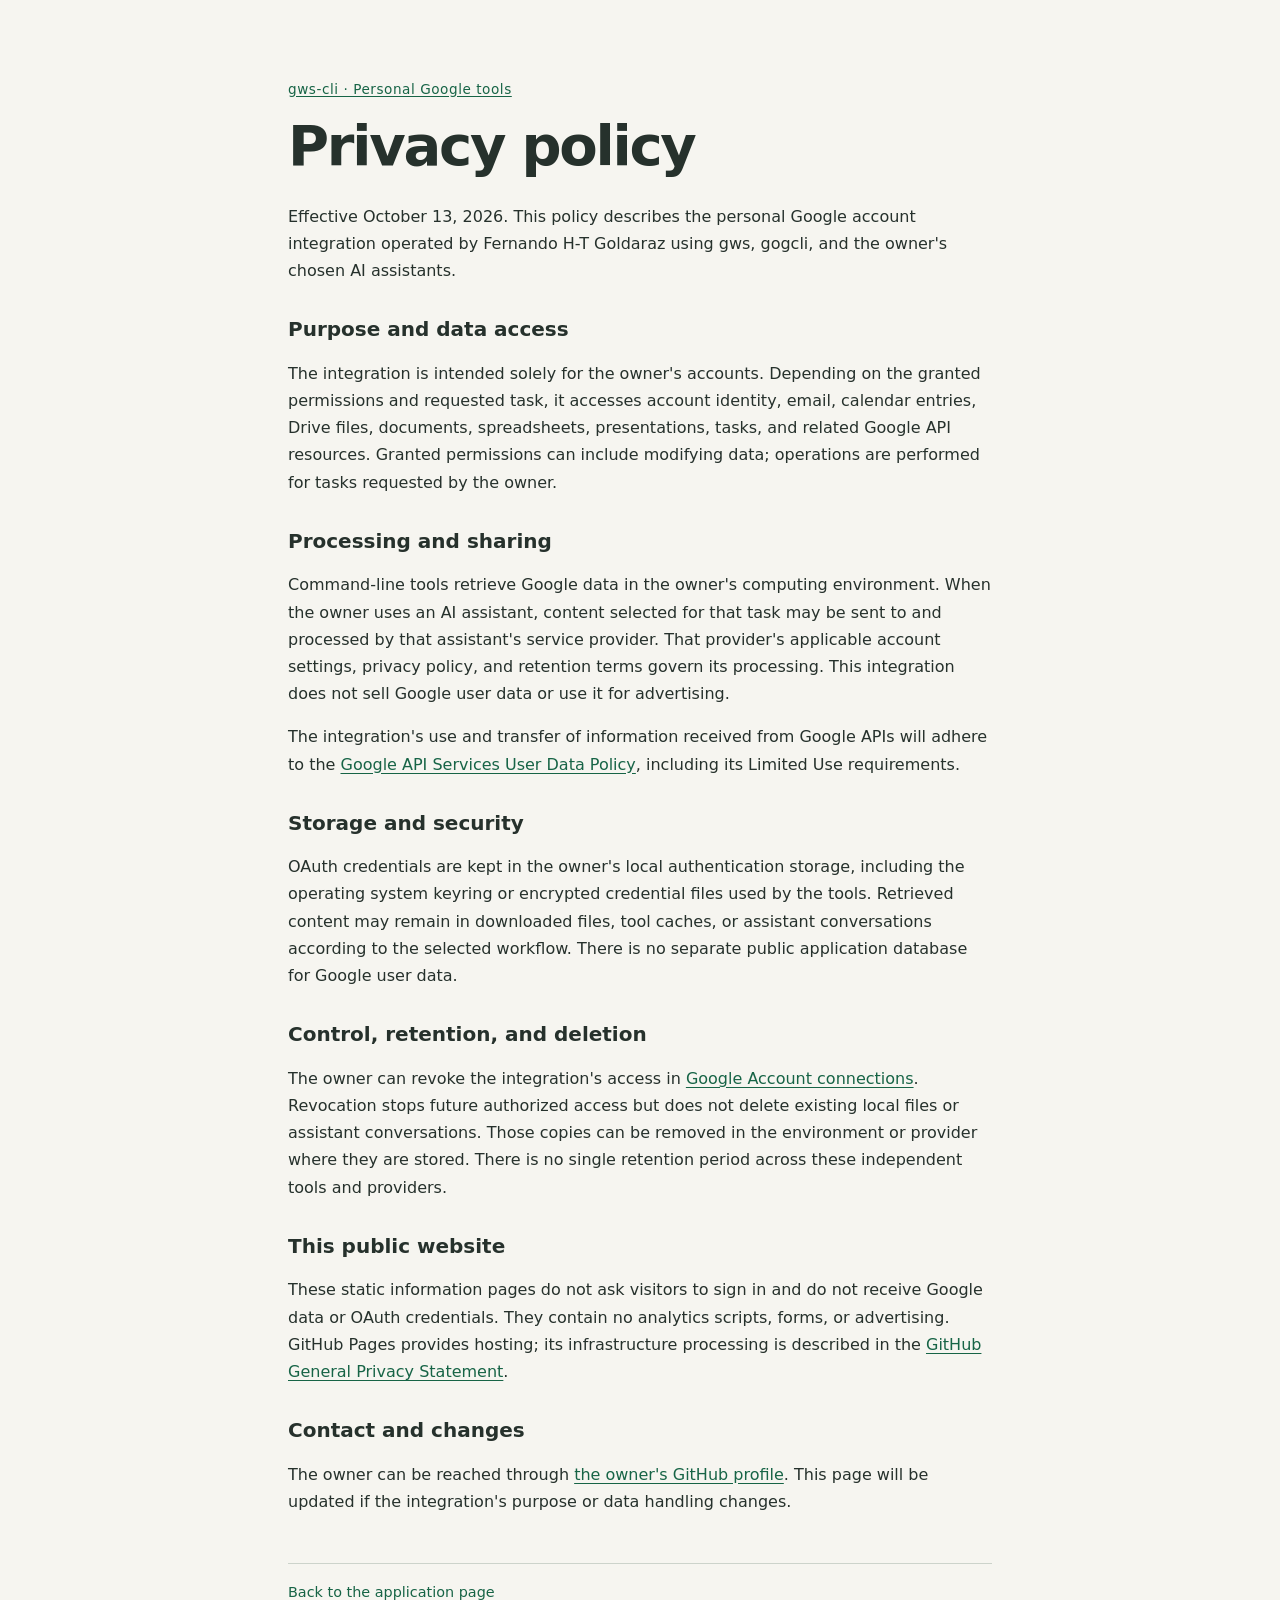
==== privacy.html @ de8f6b92 "docs: publish personal OAuth application information" ====
<!doctype html>
<html lang="en">
  <head>
    <meta charset="utf-8">
    <meta name="viewport" content="width=device-width, initial-scale=1">
    <meta name="description" content="Privacy policy for the gws-cli personal Google account integration.">
    <title>Privacy policy · gws-cli</title>
    <link rel="stylesheet" href="style.css">
  </head>
  <body>
    <main>
      <p class="eyebrow"><a href="./">gws-cli · Personal Google tools</a></p>
      <h1>Privacy policy</h1>
      <p>Effective October 13, 2026. This policy describes the personal Google account integration operated by Fernando H-T Goldaraz using gws, gogcli, and the owner's chosen AI assistants.</p>
      <h2>Purpose and data access</h2>
      <p>The integration is intended solely for the owner's accounts. Depending on the granted permissions and requested task, it accesses account identity, email, calendar entries, Drive files, documents, spreadsheets, presentations, tasks, and related Google API resources. Granted permissions can include modifying data; operations are performed for tasks requested by the owner.</p>
      <h2>Processing and sharing</h2>
      <p>Command-line tools retrieve Google data in the owner's computing environment. When the owner uses an AI assistant, content selected for that task may be sent to and processed by that assistant's service provider. That provider's applicable account settings, privacy policy, and retention terms govern its processing. This integration does not sell Google user data or use it for advertising.</p>
      <p>The integration's use and transfer of information received from Google APIs will adhere to the <a href="https://developers.google.com/terms/api-services-user-data-policy">Google API Services User Data Policy</a>, including its Limited Use requirements.</p>
      <h2>Storage and security</h2>
      <p>OAuth credentials are kept in the owner's local authentication storage, including the operating system keyring or encrypted credential files used by the tools. Retrieved content may remain in downloaded files, tool caches, or assistant conversations according to the selected workflow. There is no separate public application database for Google user data.</p>
      <h2>Control, retention, and deletion</h2>
      <p>The owner can revoke the integration's access in <a href="https://myaccount.google.com/connections">Google Account connections</a>. Revocation stops future authorized access but does not delete existing local files or assistant conversations. Those copies can be removed in the environment or provider where they are stored. There is no single retention period across these independent tools and providers.</p>
      <h2>This public website</h2>
      <p>These static information pages do not ask visitors to sign in and do not receive Google data or OAuth credentials. They contain no analytics scripts, forms, or advertising. GitHub Pages provides hosting; its infrastructure processing is described in the <a href="https://docs.github.com/en/site-policy/privacy-policies/github-general-privacy-statement">GitHub General Privacy Statement</a>.</p>
      <h2>Contact and changes</h2>
      <p>The owner can be reached through <a href="https://github.com/ferhtgoldaraz">the owner's GitHub profile</a>. This page will be updated if the integration's purpose or data handling changes.</p>
      <footer><a href="./">Back to the application page</a></footer>
    </main>
  </body>
</html>
---- style.css ----
:root {
  color-scheme: light;
  font-family: system-ui, sans-serif;
  color: #26312c;
  background: #f6f5f0;
  line-height: 1.7;
}
body { margin: 0; }
main { max-width: 44rem; margin: 0 auto; padding: 4rem 1.5rem; }
.eyebrow { color: #52655b; font-size: .85rem; letter-spacing: .04em; }
h1 { font-size: clamp(2.4rem, 6vw, 3.5rem); line-height: 1.15; letter-spacing: -.04em; margin: .6rem 0 1.5rem; }
h2 { font-size: 1.25rem; line-height: 1.35; margin-top: 2rem; }
.lead { font-size: 1.3rem; }
a { color: #176446; text-underline-offset: .18em; }
a:hover { color: #103f2d; }
a:focus-visible { outline: 3px solid #176446; outline-offset: 4px; }
footer { display: flex; flex-wrap: wrap; gap: 1rem 2rem; border-top: 1px solid #ccd3cb; margin-top: 3rem; padding-top: 1rem; font-size: .9rem; }
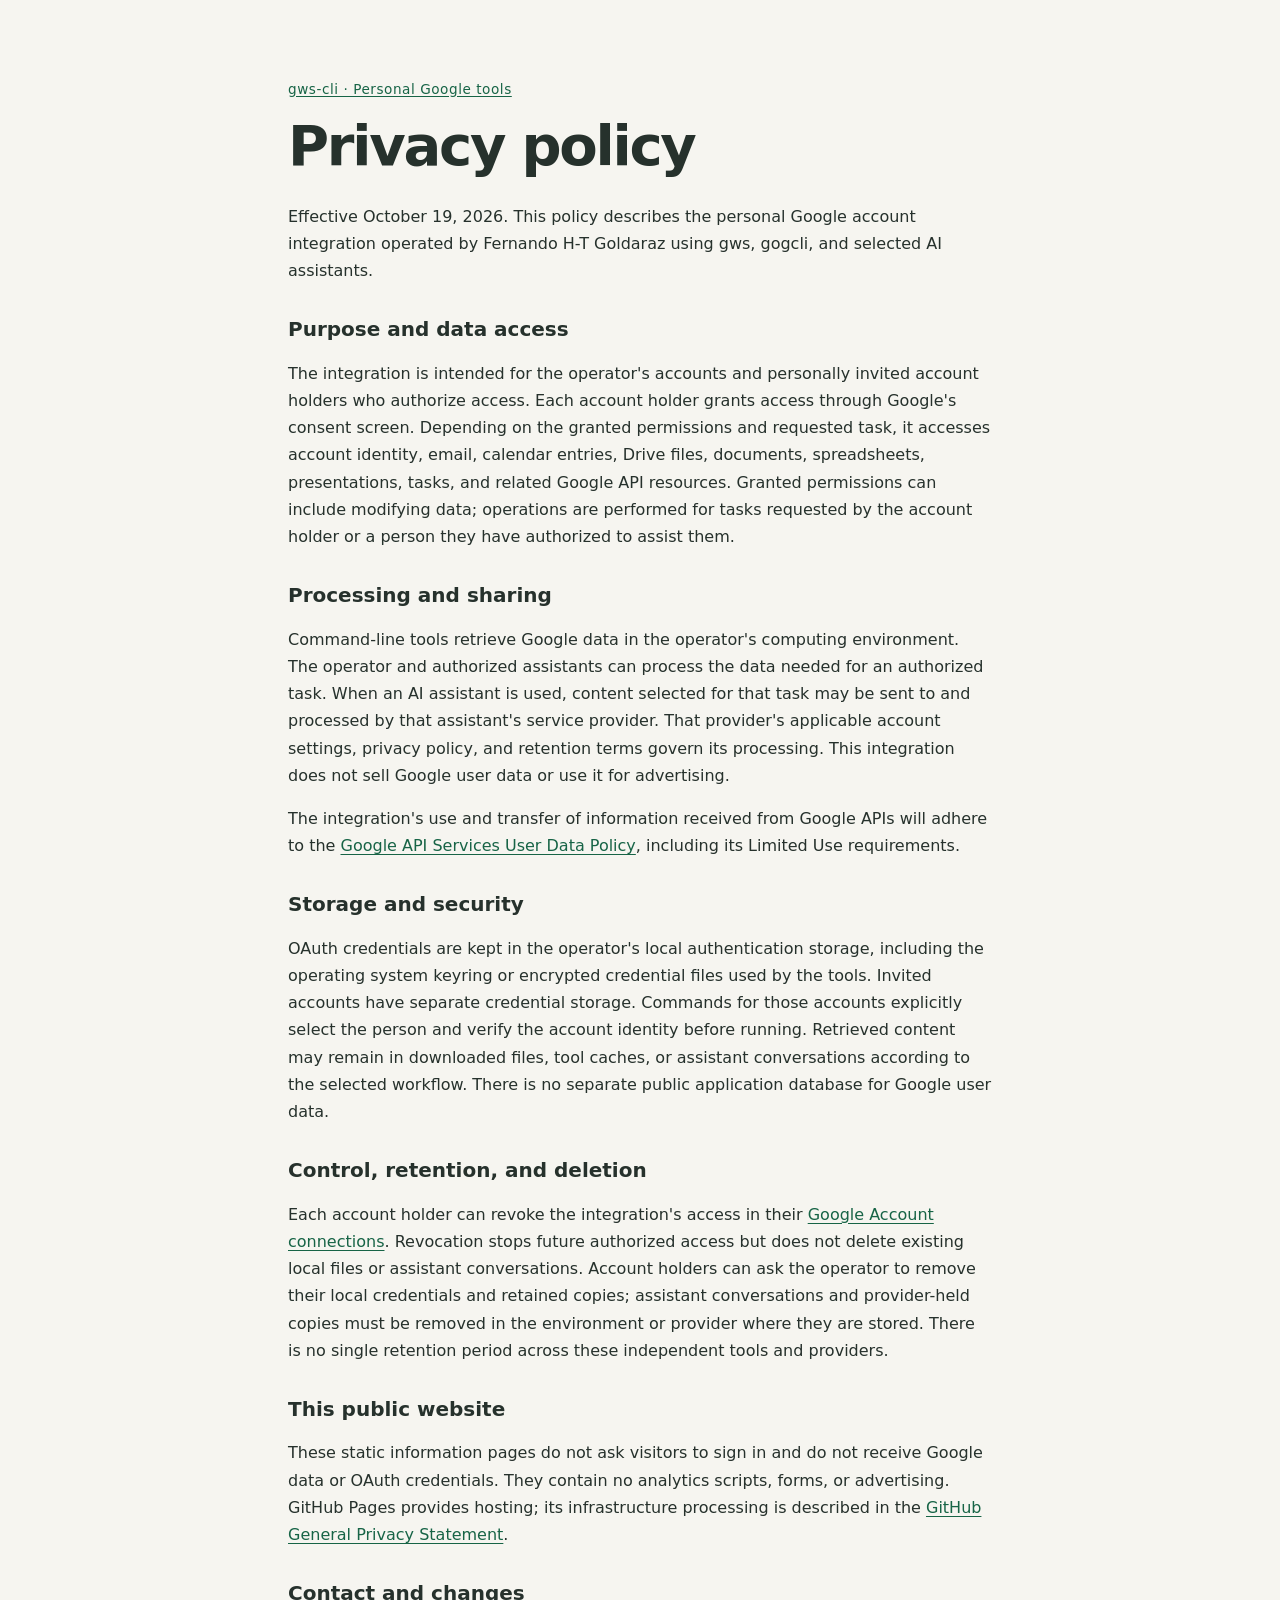
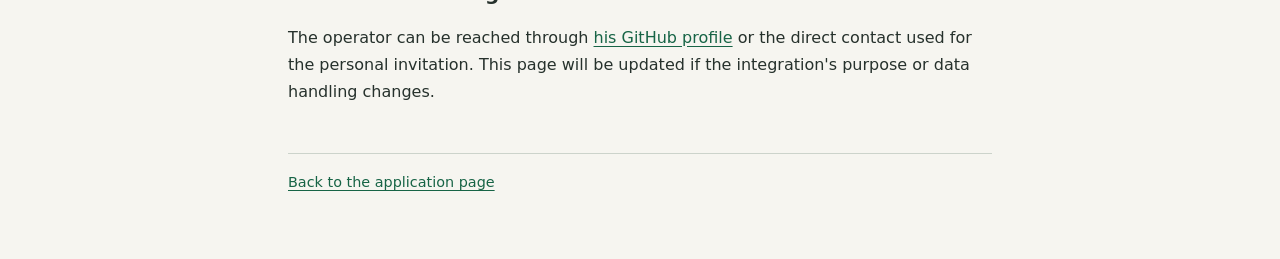
==== commit dc0ddcc5: "Cover invited personal accounts in Google OAuth notices" ====
--- a/privacy.html
+++ b/privacy.html
@@ -11,20 +11,20 @@
     <main>
       <p class="eyebrow"><a href="./">gws-cli · Personal Google tools</a></p>
       <h1>Privacy policy</h1>
-      <p>Effective October 13, 2026. This policy describes the personal Google account integration operated by Fernando H-T Goldaraz using gws, gogcli, and the owner's chosen AI assistants.</p>
+      <p>Effective October 19, 2026. This policy describes the personal Google account integration operated by Fernando H-T Goldaraz using gws, gogcli, and selected AI assistants.</p>
       <h2>Purpose and data access</h2>
-      <p>The integration is intended solely for the owner's accounts. Depending on the granted permissions and requested task, it accesses account identity, email, calendar entries, Drive files, documents, spreadsheets, presentations, tasks, and related Google API resources. Granted permissions can include modifying data; operations are performed for tasks requested by the owner.</p>
+      <p>The integration is intended for the operator's accounts and personally invited account holders who authorize access. Each account holder grants access through Google's consent screen. Depending on the granted permissions and requested task, it accesses account identity, email, calendar entries, Drive files, documents, spreadsheets, presentations, tasks, and related Google API resources. Granted permissions can include modifying data; operations are performed for tasks requested by the account holder or a person they have authorized to assist them.</p>
       <h2>Processing and sharing</h2>
-      <p>Command-line tools retrieve Google data in the owner's computing environment. When the owner uses an AI assistant, content selected for that task may be sent to and processed by that assistant's service provider. That provider's applicable account settings, privacy policy, and retention terms govern its processing. This integration does not sell Google user data or use it for advertising.</p>
+      <p>Command-line tools retrieve Google data in the operator's computing environment. The operator and authorized assistants can process the data needed for an authorized task. When an AI assistant is used, content selected for that task may be sent to and processed by that assistant's service provider. That provider's applicable account settings, privacy policy, and retention terms govern its processing. This integration does not sell Google user data or use it for advertising.</p>
       <p>The integration's use and transfer of information received from Google APIs will adhere to the <a href="https://developers.google.com/terms/api-services-user-data-policy">Google API Services User Data Policy</a>, including its Limited Use requirements.</p>
       <h2>Storage and security</h2>
-      <p>OAuth credentials are kept in the owner's local authentication storage, including the operating system keyring or encrypted credential files used by the tools. Retrieved content may remain in downloaded files, tool caches, or assistant conversations according to the selected workflow. There is no separate public application database for Google user data.</p>
+      <p>OAuth credentials are kept in the operator's local authentication storage, including the operating system keyring or encrypted credential files used by the tools. Invited accounts have separate credential storage. Commands for those accounts explicitly select the person and verify the account identity before running. Retrieved content may remain in downloaded files, tool caches, or assistant conversations according to the selected workflow. There is no separate public application database for Google user data.</p>
       <h2>Control, retention, and deletion</h2>
-      <p>The owner can revoke the integration's access in <a href="https://myaccount.google.com/connections">Google Account connections</a>. Revocation stops future authorized access but does not delete existing local files or assistant conversations. Those copies can be removed in the environment or provider where they are stored. There is no single retention period across these independent tools and providers.</p>
+      <p>Each account holder can revoke the integration's access in their <a href="https://myaccount.google.com/connections">Google Account connections</a>. Revocation stops future authorized access but does not delete existing local files or assistant conversations. Account holders can ask the operator to remove their local credentials and retained copies; assistant conversations and provider-held copies must be removed in the environment or provider where they are stored. There is no single retention period across these independent tools and providers.</p>
       <h2>This public website</h2>
       <p>These static information pages do not ask visitors to sign in and do not receive Google data or OAuth credentials. They contain no analytics scripts, forms, or advertising. GitHub Pages provides hosting; its infrastructure processing is described in the <a href="https://docs.github.com/en/site-policy/privacy-policies/github-general-privacy-statement">GitHub General Privacy Statement</a>.</p>
       <h2>Contact and changes</h2>
-      <p>The owner can be reached through <a href="https://github.com/ferhtgoldaraz">the owner's GitHub profile</a>. This page will be updated if the integration's purpose or data handling changes.</p>
+      <p>The operator can be reached through <a href="https://github.com/ferhtgoldaraz">his GitHub profile</a> or the direct contact used for the personal invitation. This page will be updated if the integration's purpose or data handling changes.</p>
       <footer><a href="./">Back to the application page</a></footer>
     </main>
   </body>
